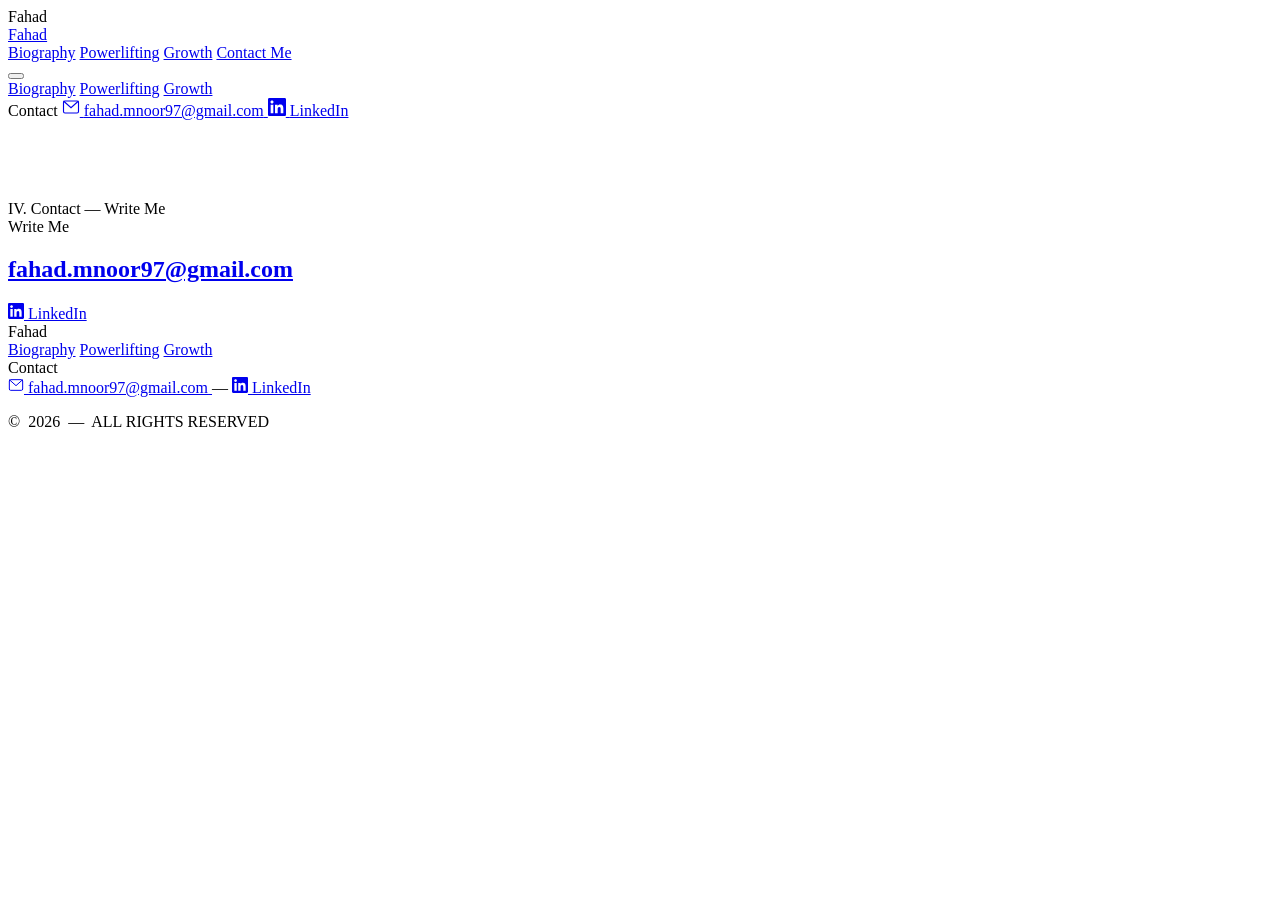
==== contact.html @ d0b612a6 "Strip fahadnoor.ai references across all four pages Replaces every displayed instance of contact@fah" ====
<!DOCTYPE html>
<html lang="en">
<head>
  <meta charset="UTF-8">
  <meta name="viewport" content="width=device-width, initial-scale=1.0">
  <title>Contact | Fahad</title>
  <meta name="description" content="Get in touch with Fahad. Schedule a 1:1 meeting or connect on LinkedIn.">
  <link rel="preconnect" href="https://fonts.googleapis.com">
  <link rel="preconnect" href="https://fonts.gstatic.com" crossorigin>
  <link href="https://fonts.googleapis.com/css2?family=Playfair+Display:ital,wght@0,400;0,600;0,700;1,400&family=Inter:wght@300;400;500;600&family=JetBrains+Mono:wght@400&display=swap" rel="stylesheet">
  <link rel="stylesheet" href="styles.css">
  <link rel="stylesheet" href="contact.css">
  <link rel="icon" type="image/svg+xml" href="data:image/svg+xml,<svg xmlns='http://www.w3.org/2000/svg' viewBox='0 0 100 100'><text y='.9em' font-size='90'>F</text></svg>">
</head>
<body>
  <!-- Loading Screen -->
  <div class="loader">
    <div class="loader-logo">Fahad</div>
    <div class="loader-bar"></div>
  </div>

  <!-- Custom Cursor -->
  <div class="cursor-dot"></div>
  <div class="cursor-ring"></div>

  <!-- Navigation -->
  <nav class="nav scrolled" id="nav">
    <div class="nav-inner">
      <a href="index.html" class="nav-logo">Fahad</a>
      <div class="nav-links">
        <a href="index.html" class="nav-link">Biography</a>
        <a href="powerlifting.html" class="nav-link">Powerlifting</a>
        <a href="growth.html" class="nav-link">Growth</a>
        <a href="contact.html" class="nav-link nav-link--contact">Contact Me</a>
      </div>
      <button class="nav-toggle" id="navToggle" aria-label="Toggle menu">
        <span></span><span></span><span></span>
      </button>
    </div>
  </nav>

  <!-- Mobile Menu -->
  <div class="mobile-menu" id="mobileMenu">
    <div class="mobile-nav-links">
      <a href="index.html" class="mobile-link">Biography</a>
      <a href="powerlifting.html" class="mobile-link">Powerlifting</a>
      <a href="growth.html" class="mobile-link">Growth</a>
    </div>
    <div class="mobile-contact">
      <span class="mobile-contact-label">Contact</span>
      <a href="https://mail.google.com/mail/?view=cm&amp;fs=1&amp;to=fahad.mnoor97@gmail.com&amp;su=Hello%2C%20Fahad" target="_blank" rel="noopener noreferrer" class="mobile-contact-link">
        <svg width="18" height="18" viewBox="0 0 24 24" fill="none" stroke="currentColor" stroke-width="1.5"><rect x="2" y="4" width="20" height="16" rx="2"/><path d="M22 4L12 13 2 4"/></svg>
        <span>fahad.mnoor97@gmail.com</span>
      </a>
      <a href="https://www.linkedin.com/in/fahadnoormohammed/" target="_blank" rel="noopener noreferrer" class="mobile-contact-link">
        <svg width="18" height="18" viewBox="0 0 24 24" fill="currentColor"><path d="M20.447 20.452h-3.554v-5.569c0-1.328-.027-3.037-1.852-3.037-1.853 0-2.136 1.445-2.136 2.939v5.667H9.351V9h3.414v1.561h.046c.477-.9 1.637-1.85 3.37-1.85 3.601 0 4.267 2.37 4.267 5.455v6.286zM5.337 7.433c-1.144 0-2.063-.926-2.063-2.065 0-1.138.92-2.063 2.063-2.063 1.14 0 2.064.925 2.064 2.063 0 1.139-.925 2.065-2.064 2.065zm1.782 13.019H3.555V9h3.564v11.452zM22.225 0H1.771C.792 0 0 .774 0 1.729v20.542C0 23.227.792 24 1.771 24h20.451C23.2 24 24 23.227 24 22.271V1.729C24 .774 23.2 0 22.222 0h.003z"/></svg>
        <span>LinkedIn</span>
      </a>
    </div>
  </div>

  <!-- Chapter Marker: IV. CONTACT -->
  <div class="chapter-marker" style="margin-top: 80px;">
    <div class="chapter-marker-inner">
      <span class="chapter-number">IV.</span>
      <span class="chapter-label">Contact &mdash; Write Me</span>
    </div>
  </div>

  <!-- ================================================================ -->
  <!-- STRIPPED CONTACT — Sean Halpin / Tony D'Orio inspired            -->
  <!-- ================================================================ -->
  <section class="contact-minimal">
    <div class="container">
      <div class="contact-minimal-inner">
        <span class="contact-minimal-eyebrow">Write Me</span>
        <h1 class="contact-minimal-title">
          <a href="https://mail.google.com/mail/?view=cm&amp;fs=1&amp;to=fahad.mnoor97@gmail.com&amp;su=Hello%2C%20Fahad" target="_blank" rel="noopener noreferrer" class="contact-minimal-email">
            fahad.mnoor97@gmail.com
          </a>
        </h1>
        <div class="contact-minimal-rule"></div>
        <a href="https://www.linkedin.com/in/fahadnoormohammed/" target="_blank" rel="noopener noreferrer" class="contact-minimal-link">
          <svg width="16" height="16" viewBox="0 0 24 24" fill="currentColor"><path d="M20.447 20.452h-3.554v-5.569c0-1.328-.027-3.037-1.852-3.037-1.853 0-2.136 1.445-2.136 2.939v5.667H9.351V9h3.414v1.561h.046c.477-.9 1.637-1.85 3.37-1.85 3.601 0 4.267 2.37 4.267 5.455v6.286zM5.337 7.433c-1.144 0-2.063-.926-2.063-2.065 0-1.138.92-2.063 2.063-2.063 1.14 0 2.064.925 2.064 2.063 0 1.139-.925 2.065-2.064 2.065zm1.782 13.019H3.555V9h3.564v11.452zM22.225 0H1.771C.792 0 0 .774 0 1.729v20.542C0 23.227.792 24 1.771 24h20.451C23.2 24 24 23.227 24 22.271V1.729C24 .774 23.2 0 22.222 0h.003z"/></svg>
          <span>LinkedIn</span>
        </a>
      </div>
    </div>
  </section>

  <!-- Legacy Contact Cards (hidden under .legacy-contact class) -->
  <section class="contact-section legacy-contact" style="display:none">
    <div class="container">
      <div class="contact-grid">

        <!-- Schedule a Meeting -->
        <div class="contact-card contact-card--primary">
          <div class="contact-card-glow"></div>
          <div class="contact-card-icon">
            <svg width="48" height="48" viewBox="0 0 24 24" fill="none" stroke="currentColor" stroke-width="1.5">
              <rect x="3" y="4" width="18" height="18" rx="2"/><line x1="16" y1="2" x2="16" y2="6"/><line x1="8" y1="2" x2="8" y2="6"/><line x1="3" y1="10" x2="21" y2="10"/><path d="M8 14h.01M12 14h.01M16 14h.01M8 18h.01M12 18h.01"/>
            </svg>
          </div>
          <h2>Schedule a 1:1</h2>
          <p>Book a time directly on my calendar. I'll respond within 24 hours to confirm.</p>
          <a href="https://calendar.google.com/calendar/appointments/schedules/AcZssZ0?gv=true" target="_blank" rel="noopener" class="contact-btn contact-btn--gold" id="scheduleBtn">
            <svg width="20" height="20" viewBox="0 0 24 24" fill="none" stroke="currentColor" stroke-width="2"><rect x="3" y="4" width="18" height="18" rx="2"/><line x1="16" y1="2" x2="16" y2="6"/><line x1="8" y1="2" x2="8" y2="6"/><line x1="3" y1="10" x2="21" y2="10"/></svg>
            Book a Meeting
          </a>
          <span class="contact-card-note">Powered by Google Calendar</span>
        </div>

        <!-- LinkedIn -->
        <div class="contact-card">
          <div class="contact-card-icon contact-card-icon--linkedin">
            <svg width="48" height="48" viewBox="0 0 24 24" fill="currentColor">
              <path d="M20.447 20.452h-3.554v-5.569c0-1.328-.027-3.037-1.852-3.037-1.853 0-2.136 1.445-2.136 2.939v5.667H9.351V9h3.414v1.561h.046c.477-.9 1.637-1.85 3.37-1.85 3.601 0 4.267 2.37 4.267 5.455v6.286zM5.337 7.433c-1.144 0-2.063-.926-2.063-2.065 0-1.138.92-2.063 2.063-2.063 1.14 0 2.064.925 2.064 2.063 0 1.139-.925 2.065-2.064 2.065zm1.782 13.019H3.555V9h3.564v11.452zM22.225 0H1.771C.792 0 0 .774 0 1.729v20.542C0 23.227.792 24 1.771 24h20.451C23.2 24 24 23.227 24 22.271V1.729C24 .774 23.2 0 22.222 0h.003z"/>
            </svg>
          </div>
          <h2>Connect on LinkedIn</h2>
          <p>Let's grow our professional network. Send me a connection request and let's stay in touch.</p>
          <a href="https://www.linkedin.com/in/fahadnoormohammed" target="_blank" rel="noopener" class="contact-btn contact-btn--linkedin">
            <svg width="20" height="20" viewBox="0 0 24 24" fill="currentColor"><path d="M20.447 20.452h-3.554v-5.569c0-1.328-.027-3.037-1.852-3.037-1.853 0-2.136 1.445-2.136 2.939v5.667H9.351V9h3.414v1.561h.046c.477-.9 1.637-1.85 3.37-1.85 3.601 0 4.267 2.37 4.267 5.455v6.286zM5.337 7.433c-1.144 0-2.063-.926-2.063-2.065 0-1.138.92-2.063 2.063-2.063 1.14 0 2.064.925 2.064 2.063 0 1.139-.925 2.065-2.064 2.065zm1.782 13.019H3.555V9h3.564v11.452zM22.225 0H1.771C.792 0 0 .774 0 1.729v20.542C0 23.227.792 24 1.771 24h20.451C23.2 24 24 23.227 24 22.271V1.729C24 .774 23.2 0 22.222 0h.003z"/></svg>
            Connect on LinkedIn
          </a>
        </div>

        <!-- Email -->
        <div class="contact-card">
          <div class="contact-card-icon contact-card-icon--email">
            <svg width="48" height="48" viewBox="0 0 24 24" fill="none" stroke="currentColor" stroke-width="1.5">
              <rect x="2" y="4" width="20" height="16" rx="2"/><path d="M22 4L12 13 2 4"/>
            </svg>
          </div>
          <h2>Send an Email</h2>
          <p>For inquiries, proposals, or anything that needs a longer conversation.</p>
          <a href="mailto:fahad.mnoor97@gmail.com" class="contact-btn contact-btn--outline">
            <svg width="20" height="20" viewBox="0 0 24 24" fill="none" stroke="currentColor" stroke-width="2"><rect x="2" y="4" width="20" height="16" rx="2"/><path d="M22 4L12 13 2 4"/></svg>
            fahad.mnoor97@gmail.com
          </a>
        </div>

      </div>

      <!-- QR Code Business Card -->
      <div class="qr-section">
        <div class="qr-card">
          <div class="qr-card-left">
            <h3>Digital Business Card</h3>
            <p>Scan this QR code to save my contact info, or share it as your go-to way to reach me.</p>
            <div class="qr-details">
              <div class="qr-detail">
                <svg width="16" height="16" viewBox="0 0 24 24" fill="none" stroke="currentColor" stroke-width="2"><rect x="2" y="4" width="20" height="16" rx="2"/><path d="M22 4L12 13 2 4"/></svg>
                <span>fahad.mnoor97@gmail.com</span>
              </div>
              <div class="qr-detail">
                <svg width="16" height="16" viewBox="0 0 24 24" fill="currentColor"><path d="M20.447 20.452h-3.554v-5.569c0-1.328-.027-3.037-1.852-3.037-1.853 0-2.136 1.445-2.136 2.939v5.667H9.351V9h3.414v1.561h.046c.477-.9 1.637-1.85 3.37-1.85 3.601 0 4.267 2.37 4.267 5.455v6.286zM5.337 7.433c-1.144 0-2.063-.926-2.063-2.065 0-1.138.92-2.063 2.063-2.063 1.14 0 2.064.925 2.064 2.063 0 1.139-.925 2.065-2.064 2.065zm1.782 13.019H3.555V9h3.564v11.452zM22.225 0H1.771C.792 0 0 .774 0 1.729v20.542C0 23.227.792 24 1.771 24h20.451C23.2 24 24 23.227 24 22.271V1.729C24 .774 23.2 0 22.222 0h.003z"/></svg>
                <span>linkedin.com/in/fahadnoormohammed</span>
              </div>
              <div class="qr-detail">
                <svg width="16" height="16" viewBox="0 0 24 24" fill="none" stroke="currentColor" stroke-width="2"><path d="M21 10c0 7-9 13-9 13s-9-6-9-13a9 9 0 0118 0z"/><circle cx="12" cy="10" r="3"/></svg>
                <span>Houston, Texas</span>
              </div>
            </div>
          </div>
          <div class="qr-card-right">
            <canvas id="qrCanvas" width="220" height="220"></canvas>
            <button class="qr-download-btn" id="qrDownload">
              <svg width="16" height="16" viewBox="0 0 24 24" fill="none" stroke="currentColor" stroke-width="2"><path d="M21 15v4a2 2 0 01-2 2H5a2 2 0 01-2-2v-4"/><polyline points="7 10 12 15 17 10"/><line x1="12" y1="15" x2="12" y2="3"/></svg>
              Download QR Code
            </button>
          </div>
        </div>
      </div>
    </div>
  </section>

  <!-- Footer -->
  <footer class="footer">
    <div class="container">
      <div class="footer-top">
        <div class="footer-brand">
          <span class="footer-logo">Fahad</span>
        </div>
        <div class="footer-links">
          <a href="index.html" class="footer-link">Biography</a>
          <a href="powerlifting.html" class="footer-link">Powerlifting</a>
          <a href="growth.html" class="footer-link">Growth</a>
        </div>
      </div>

      <div class="footer-contact">
        <span class="footer-contact-label">Contact</span>
        <div class="footer-contact-links">
          <a href="https://mail.google.com/mail/?view=cm&amp;fs=1&amp;to=fahad.mnoor97@gmail.com&amp;su=Hello%2C%20Fahad" target="_blank" rel="noopener noreferrer" class="footer-contact-link" aria-label="Email">
            <svg width="16" height="16" viewBox="0 0 24 24" fill="none" stroke="currentColor" stroke-width="1.5"><rect x="2" y="4" width="20" height="16" rx="2"/><path d="M22 4L12 13 2 4"/></svg>
            <span>fahad.mnoor97@gmail.com</span>
          </a>
          <span class="footer-contact-divider">&mdash;</span>
          <a href="https://www.linkedin.com/in/fahadnoormohammed/" target="_blank" rel="noopener noreferrer" class="footer-contact-link" aria-label="LinkedIn">
            <svg width="16" height="16" viewBox="0 0 24 24" fill="currentColor"><path d="M20.447 20.452h-3.554v-5.569c0-1.328-.027-3.037-1.852-3.037-1.853 0-2.136 1.445-2.136 2.939v5.667H9.351V9h3.414v1.561h.046c.477-.9 1.637-1.85 3.37-1.85 3.601 0 4.267 2.37 4.267 5.455v6.286zM5.337 7.433c-1.144 0-2.063-.926-2.063-2.065 0-1.138.92-2.063 2.063-2.063 1.14 0 2.064.925 2.064 2.063 0 1.139-.925 2.065-2.064 2.065zm1.782 13.019H3.555V9h3.564v11.452zM22.225 0H1.771C.792 0 0 .774 0 1.729v20.542C0 23.227.792 24 1.771 24h20.451C23.2 24 24 23.227 24 22.271V1.729C24 .774 23.2 0 22.222 0h.003z"/></svg>
            <span>LinkedIn</span>
          </a>
        </div>
      </div>

      <p class="footer-copy">&copy;&nbsp;&nbsp;2026&nbsp;&nbsp;&mdash;&nbsp;&nbsp;ALL&nbsp;RIGHTS&nbsp;RESERVED</p>
    </div>
  </footer>

  <script src="script.js"></script>
  <script src="qr.js"></script>
</body>
</html>
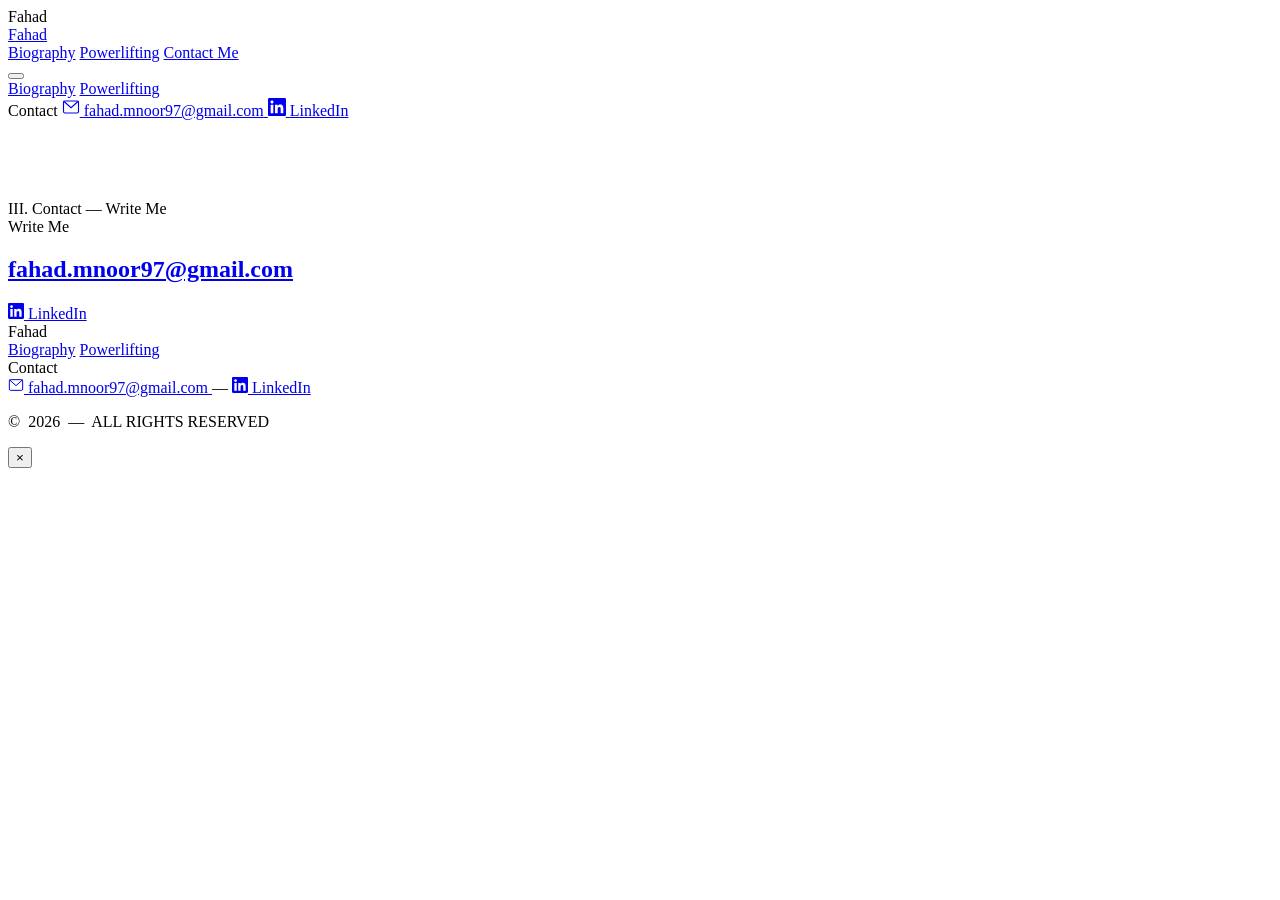
==== commit 6b3a5fb5: "auto: sync Thu 04/23/2026 15:28:02.48 Surface: local Host: DESKTOP-HDO27O8" ====
--- a/contact.html
+++ b/contact.html
@@ -30,7 +30,6 @@
       <div class="nav-links">
         <a href="index.html" class="nav-link">Biography</a>
         <a href="powerlifting.html" class="nav-link">Powerlifting</a>
-        <a href="growth.html" class="nav-link">Growth</a>
         <a href="contact.html" class="nav-link nav-link--contact">Contact Me</a>
       </div>
       <button class="nav-toggle" id="navToggle" aria-label="Toggle menu">
@@ -44,7 +43,6 @@
     <div class="mobile-nav-links">
       <a href="index.html" class="mobile-link">Biography</a>
       <a href="powerlifting.html" class="mobile-link">Powerlifting</a>
-      <a href="growth.html" class="mobile-link">Growth</a>
     </div>
     <div class="mobile-contact">
       <span class="mobile-contact-label">Contact</span>
@@ -59,10 +57,10 @@
     </div>
   </div>
 
-  <!-- Chapter Marker: IV. CONTACT -->
+  <!-- Chapter Marker: III. CONTACT -->
   <div class="chapter-marker" style="margin-top: 80px;">
     <div class="chapter-marker-inner">
-      <span class="chapter-number">IV.</span>
+      <span class="chapter-number">III.</span>
       <span class="chapter-label">Contact &mdash; Write Me</span>
     </div>
   </div>
@@ -185,7 +183,6 @@
         <div class="footer-links">
           <a href="index.html" class="footer-link">Biography</a>
           <a href="powerlifting.html" class="footer-link">Powerlifting</a>
-          <a href="growth.html" class="footer-link">Growth</a>
         </div>
       </div>
 
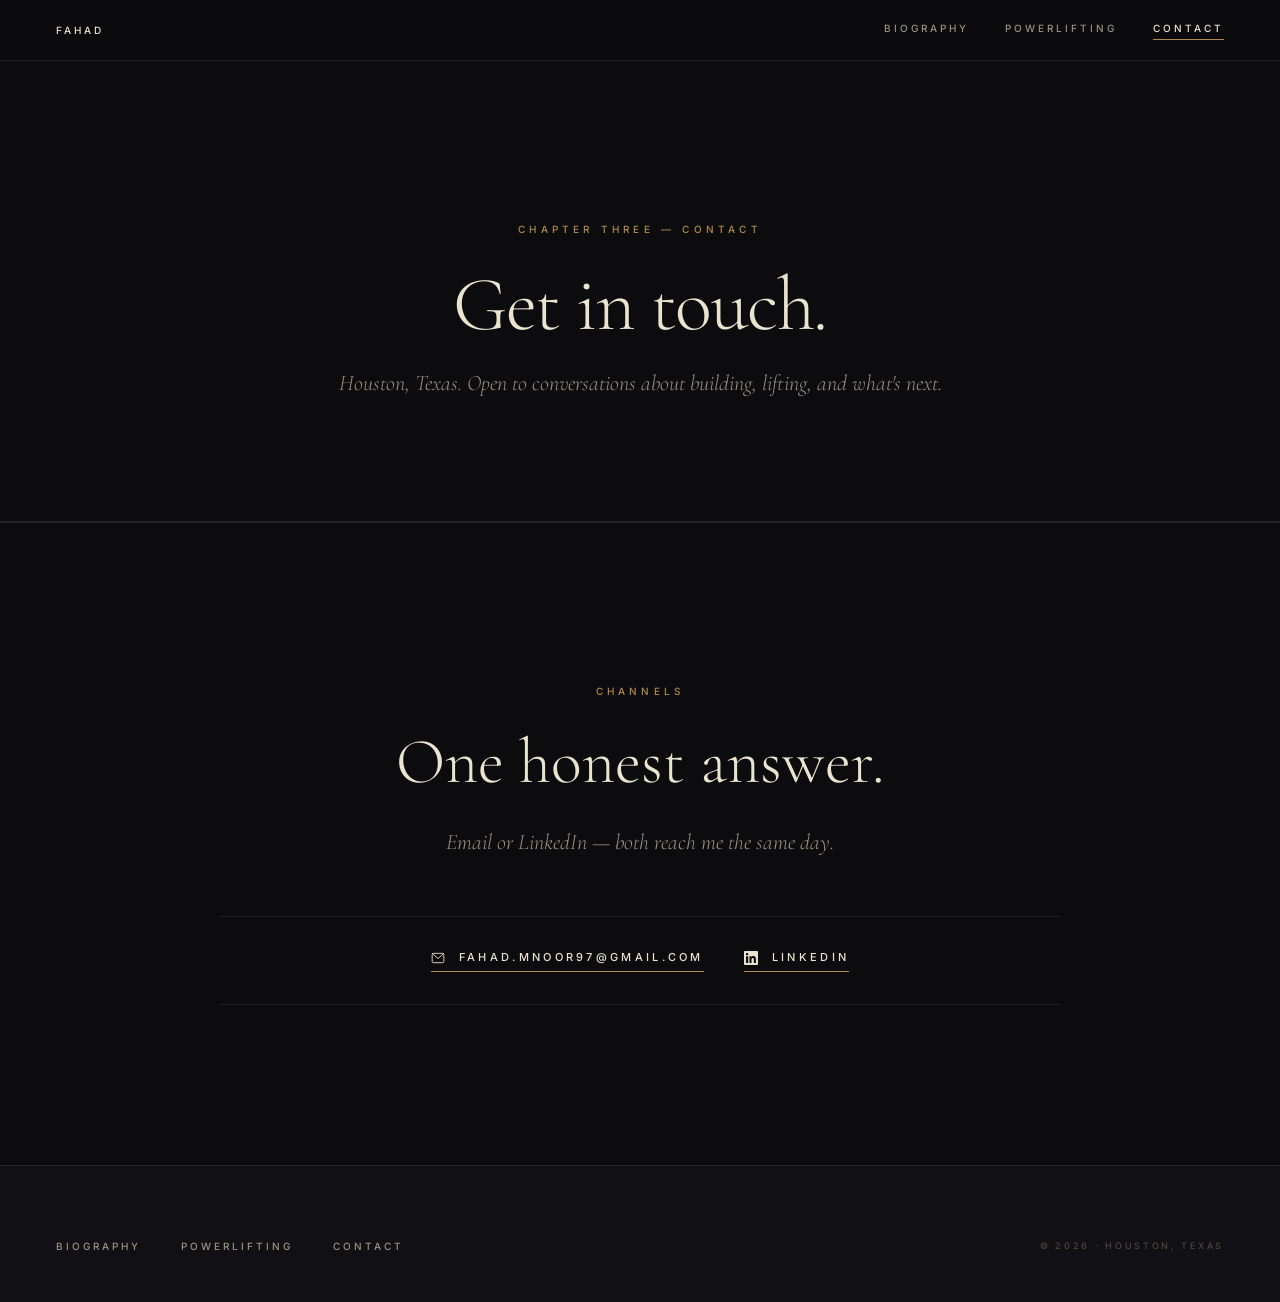
==== commit c483d33f: "auto: sync Thu 04/23/2026 22:28:04.87 Surface: local Host: DESKTOP-HDO27O8" ====
--- a/contact.html
+++ b/contact.html
@@ -3,209 +3,65 @@
 <head>
   <meta charset="UTF-8">
   <meta name="viewport" content="width=device-width, initial-scale=1.0">
-  <title>Contact | Fahad</title>
-  <meta name="description" content="Get in touch with Fahad. Schedule a 1:1 meeting or connect on LinkedIn.">
+  <title>Fahad — Contact</title>
+  <meta name="description" content="Get in touch with Fahad.">
   <link rel="preconnect" href="https://fonts.googleapis.com">
   <link rel="preconnect" href="https://fonts.gstatic.com" crossorigin>
-  <link href="https://fonts.googleapis.com/css2?family=Playfair+Display:ital,wght@0,400;0,600;0,700;1,400&family=Inter:wght@300;400;500;600&family=JetBrains+Mono:wght@400&display=swap" rel="stylesheet">
+  <link href="https://fonts.googleapis.com/css2?family=Cormorant+Garamond:ital,wght@0,300;0,400;0,500;1,300;1,400&family=Inter:wght@300;400;500;600&family=JetBrains+Mono:wght@400&display=swap" rel="stylesheet">
   <link rel="stylesheet" href="styles.css">
-  <link rel="stylesheet" href="contact.css">
-  <link rel="icon" type="image/svg+xml" href="data:image/svg+xml,<svg xmlns='http://www.w3.org/2000/svg' viewBox='0 0 100 100'><text y='.9em' font-size='90'>F</text></svg>">
+  <link rel="icon" type="image/svg+xml" href="data:image/svg+xml,<svg xmlns='http://www.w3.org/2000/svg' viewBox='0 0 100 100'><rect width='100' height='100' fill='%230C0C0E'/><text y='.9em' font-size='90' fill='%23EAE3D0' font-family='Georgia'>F</text></svg>">
 </head>
 <body>
-  <!-- Loading Screen -->
-  <div class="loader">
-    <div class="loader-logo">Fahad</div>
-    <div class="loader-bar"></div>
-  </div>
 
-  <!-- Custom Cursor -->
-  <div class="cursor-dot"></div>
-  <div class="cursor-ring"></div>
-
-  <!-- Navigation -->
-  <nav class="nav scrolled" id="nav">
-    <div class="nav-inner">
-      <a href="index.html" class="nav-logo">Fahad</a>
-      <div class="nav-links">
-        <a href="index.html" class="nav-link">Biography</a>
-        <a href="powerlifting.html" class="nav-link">Powerlifting</a>
-        <a href="contact.html" class="nav-link nav-link--contact">Contact Me</a>
-      </div>
-      <button class="nav-toggle" id="navToggle" aria-label="Toggle menu">
-        <span></span><span></span><span></span>
-      </button>
+  <nav class="nav" id="nav">
+    <a href="index.html" class="nav-logo">Fahad</a>
+    <div class="nav-links">
+      <a href="index.html" class="nav-link">Biography</a>
+      <a href="powerlifting.html" class="nav-link">Powerlifting</a>
+      <a href="contact.html" class="nav-link active">Contact</a>
     </div>
+    <button class="nav-toggle" id="navToggle" aria-label="Toggle menu">
+      <span></span><span></span><span></span>
+    </button>
   </nav>
 
-  <!-- Mobile Menu -->
-  <div class="mobile-menu" id="mobileMenu">
-    <div class="mobile-nav-links">
-      <a href="index.html" class="mobile-link">Biography</a>
-      <a href="powerlifting.html" class="mobile-link">Powerlifting</a>
+  <section class="page-hero">
+    <div class="page-hero-inner">
+      <div class="kicker">Chapter Three — Contact</div>
+      <h1>Get in touch.</h1>
+      <p class="page-hero-sub">Houston, Texas. Open to conversations about building, lifting, and what's next.</p>
     </div>
-    <div class="mobile-contact">
-      <span class="mobile-contact-label">Contact</span>
-      <a href="https://mail.google.com/mail/?view=cm&amp;fs=1&amp;to=fahad.mnoor97@gmail.com&amp;su=Hello%2C%20Fahad" target="_blank" rel="noopener noreferrer" class="mobile-contact-link">
-        <svg width="18" height="18" viewBox="0 0 24 24" fill="none" stroke="currentColor" stroke-width="1.5"><rect x="2" y="4" width="20" height="16" rx="2"/><path d="M22 4L12 13 2 4"/></svg>
-        <span>fahad.mnoor97@gmail.com</span>
-      </a>
-      <a href="https://www.linkedin.com/in/fahadnoormohammed/" target="_blank" rel="noopener noreferrer" class="mobile-contact-link">
-        <svg width="18" height="18" viewBox="0 0 24 24" fill="currentColor"><path d="M20.447 20.452h-3.554v-5.569c0-1.328-.027-3.037-1.852-3.037-1.853 0-2.136 1.445-2.136 2.939v5.667H9.351V9h3.414v1.561h.046c.477-.9 1.637-1.85 3.37-1.85 3.601 0 4.267 2.37 4.267 5.455v6.286zM5.337 7.433c-1.144 0-2.063-.926-2.063-2.065 0-1.138.92-2.063 2.063-2.063 1.14 0 2.064.925 2.064 2.063 0 1.139-.925 2.065-2.064 2.065zm1.782 13.019H3.555V9h3.564v11.452zM22.225 0H1.771C.792 0 0 .774 0 1.729v20.542C0 23.227.792 24 1.771 24h20.451C23.2 24 24 23.227 24 22.271V1.729C24 .774 23.2 0 22.222 0h.003z"/></svg>
-        <span>LinkedIn</span>
-      </a>
-    </div>
-  </div>
+  </section>
 
-  <!-- Chapter Marker: III. CONTACT -->
-  <div class="chapter-marker" style="margin-top: 80px;">
-    <div class="chapter-marker-inner">
-      <span class="chapter-number">III.</span>
-      <span class="chapter-label">Contact &mdash; Write Me</span>
-    </div>
-  </div>
-
-  <!-- ================================================================ -->
-  <!-- STRIPPED CONTACT — Sean Halpin / Tony D'Orio inspired            -->
-  <!-- ================================================================ -->
-  <section class="contact-minimal">
-    <div class="container">
-      <div class="contact-minimal-inner">
-        <span class="contact-minimal-eyebrow">Write Me</span>
-        <h1 class="contact-minimal-title">
-          <a href="https://mail.google.com/mail/?view=cm&amp;fs=1&amp;to=fahad.mnoor97@gmail.com&amp;su=Hello%2C%20Fahad" target="_blank" rel="noopener noreferrer" class="contact-minimal-email">
-            fahad.mnoor97@gmail.com
-          </a>
-        </h1>
-        <div class="contact-minimal-rule"></div>
-        <a href="https://www.linkedin.com/in/fahadnoormohammed/" target="_blank" rel="noopener noreferrer" class="contact-minimal-link">
-          <svg width="16" height="16" viewBox="0 0 24 24" fill="currentColor"><path d="M20.447 20.452h-3.554v-5.569c0-1.328-.027-3.037-1.852-3.037-1.853 0-2.136 1.445-2.136 2.939v5.667H9.351V9h3.414v1.561h.046c.477-.9 1.637-1.85 3.37-1.85 3.601 0 4.267 2.37 4.267 5.455v6.286zM5.337 7.433c-1.144 0-2.063-.926-2.063-2.065 0-1.138.92-2.063 2.063-2.063 1.14 0 2.064.925 2.064 2.063 0 1.139-.925 2.065-2.064 2.065zm1.782 13.019H3.555V9h3.564v11.452zM22.225 0H1.771C.792 0 0 .774 0 1.729v20.542C0 23.227.792 24 1.771 24h20.451C23.2 24 24 23.227 24 22.271V1.729C24 .774 23.2 0 22.222 0h.003z"/></svg>
-          <span>LinkedIn</span>
+  <section class="contact-section">
+    <div class="contact-inner">
+      <div class="kicker">Channels</div>
+      <h2>One honest answer.</h2>
+      <p class="contact-lede">Email or LinkedIn — both reach me the same day.</p>
+      <div class="contact-links">
+        <a href="mailto:fahad.mnoor97@gmail.com" class="contact-link">
+          <svg width="14" height="14" viewBox="0 0 24 24" fill="none" stroke="currentColor" stroke-width="1.5"><rect x="2" y="4" width="20" height="16" rx="2"/><path d="M22 4L12 13 2 4"/></svg>
+          fahad.mnoor97@gmail.com
+        </a>
+        <a href="https://www.linkedin.com/in/fahadnoormohammed/" target="_blank" rel="noopener noreferrer" class="contact-link">
+          <svg width="14" height="14" viewBox="0 0 24 24" fill="currentColor"><path d="M20.447 20.452h-3.554v-5.569c0-1.328-.027-3.037-1.852-3.037-1.853 0-2.136 1.445-2.136 2.939v5.667H9.351V9h3.414v1.561h.046c.477-.9 1.637-1.85 3.37-1.85 3.601 0 4.267 2.37 4.267 5.455v6.286zM5.337 7.433c-1.144 0-2.063-.926-2.063-2.065 0-1.138.92-2.063 2.063-2.063 1.14 0 2.064.925 2.064 2.063 0 1.139-.925 2.065-2.064 2.065zm1.782 13.019H3.555V9h3.564v11.452zM22.225 0H1.771C.792 0 0 .774 0 1.729v20.542C0 23.227.792 24 1.771 24h20.451C23.2 24 24 23.227 24 22.271V1.729C24 .774 23.2 0 22.222 0h.003z"/></svg>
+          LinkedIn
         </a>
       </div>
     </div>
   </section>
 
-  <!-- Legacy Contact Cards (hidden under .legacy-contact class) -->
-  <section class="contact-section legacy-contact" style="display:none">
-    <div class="container">
-      <div class="contact-grid">
-
-        <!-- Schedule a Meeting -->
-        <div class="contact-card contact-card--primary">
-          <div class="contact-card-glow"></div>
-          <div class="contact-card-icon">
-            <svg width="48" height="48" viewBox="0 0 24 24" fill="none" stroke="currentColor" stroke-width="1.5">
-              <rect x="3" y="4" width="18" height="18" rx="2"/><line x1="16" y1="2" x2="16" y2="6"/><line x1="8" y1="2" x2="8" y2="6"/><line x1="3" y1="10" x2="21" y2="10"/><path d="M8 14h.01M12 14h.01M16 14h.01M8 18h.01M12 18h.01"/>
-            </svg>
-          </div>
-          <h2>Schedule a 1:1</h2>
-          <p>Book a time directly on my calendar. I'll respond within 24 hours to confirm.</p>
-          <a href="https://calendar.google.com/calendar/appointments/schedules/AcZssZ0?gv=true" target="_blank" rel="noopener" class="contact-btn contact-btn--gold" id="scheduleBtn">
-            <svg width="20" height="20" viewBox="0 0 24 24" fill="none" stroke="currentColor" stroke-width="2"><rect x="3" y="4" width="18" height="18" rx="2"/><line x1="16" y1="2" x2="16" y2="6"/><line x1="8" y1="2" x2="8" y2="6"/><line x1="3" y1="10" x2="21" y2="10"/></svg>
-            Book a Meeting
-          </a>
-          <span class="contact-card-note">Powered by Google Calendar</span>
-        </div>
-
-        <!-- LinkedIn -->
-        <div class="contact-card">
-          <div class="contact-card-icon contact-card-icon--linkedin">
-            <svg width="48" height="48" viewBox="0 0 24 24" fill="currentColor">
-              <path d="M20.447 20.452h-3.554v-5.569c0-1.328-.027-3.037-1.852-3.037-1.853 0-2.136 1.445-2.136 2.939v5.667H9.351V9h3.414v1.561h.046c.477-.9 1.637-1.85 3.37-1.85 3.601 0 4.267 2.37 4.267 5.455v6.286zM5.337 7.433c-1.144 0-2.063-.926-2.063-2.065 0-1.138.92-2.063 2.063-2.063 1.14 0 2.064.925 2.064 2.063 0 1.139-.925 2.065-2.064 2.065zm1.782 13.019H3.555V9h3.564v11.452zM22.225 0H1.771C.792 0 0 .774 0 1.729v20.542C0 23.227.792 24 1.771 24h20.451C23.2 24 24 23.227 24 22.271V1.729C24 .774 23.2 0 22.222 0h.003z"/>
-            </svg>
-          </div>
-          <h2>Connect on LinkedIn</h2>
-          <p>Let's grow our professional network. Send me a connection request and let's stay in touch.</p>
-          <a href="https://www.linkedin.com/in/fahadnoormohammed" target="_blank" rel="noopener" class="contact-btn contact-btn--linkedin">
-            <svg width="20" height="20" viewBox="0 0 24 24" fill="currentColor"><path d="M20.447 20.452h-3.554v-5.569c0-1.328-.027-3.037-1.852-3.037-1.853 0-2.136 1.445-2.136 2.939v5.667H9.351V9h3.414v1.561h.046c.477-.9 1.637-1.85 3.37-1.85 3.601 0 4.267 2.37 4.267 5.455v6.286zM5.337 7.433c-1.144 0-2.063-.926-2.063-2.065 0-1.138.92-2.063 2.063-2.063 1.14 0 2.064.925 2.064 2.063 0 1.139-.925 2.065-2.064 2.065zm1.782 13.019H3.555V9h3.564v11.452zM22.225 0H1.771C.792 0 0 .774 0 1.729v20.542C0 23.227.792 24 1.771 24h20.451C23.2 24 24 23.227 24 22.271V1.729C24 .774 23.2 0 22.222 0h.003z"/></svg>
-            Connect on LinkedIn
-          </a>
-        </div>
-
-        <!-- Email -->
-        <div class="contact-card">
-          <div class="contact-card-icon contact-card-icon--email">
-            <svg width="48" height="48" viewBox="0 0 24 24" fill="none" stroke="currentColor" stroke-width="1.5">
-              <rect x="2" y="4" width="20" height="16" rx="2"/><path d="M22 4L12 13 2 4"/>
-            </svg>
-          </div>
-          <h2>Send an Email</h2>
-          <p>For inquiries, proposals, or anything that needs a longer conversation.</p>
-          <a href="mailto:fahad.mnoor97@gmail.com" class="contact-btn contact-btn--outline">
-            <svg width="20" height="20" viewBox="0 0 24 24" fill="none" stroke="currentColor" stroke-width="2"><rect x="2" y="4" width="20" height="16" rx="2"/><path d="M22 4L12 13 2 4"/></svg>
-            fahad.mnoor97@gmail.com
-          </a>
-        </div>
-
+  <footer class="footer">
+    <div class="footer-inner">
+      <div class="footer-links">
+        <a href="index.html" class="footer-link">Biography</a>
+        <a href="powerlifting.html" class="footer-link">Powerlifting</a>
+        <a href="contact.html" class="footer-link">Contact</a>
       </div>
-
-      <!-- QR Code Business Card -->
-      <div class="qr-section">
-        <div class="qr-card">
-          <div class="qr-card-left">
-            <h3>Digital Business Card</h3>
-            <p>Scan this QR code to save my contact info, or share it as your go-to way to reach me.</p>
-            <div class="qr-details">
-              <div class="qr-detail">
-                <svg width="16" height="16" viewBox="0 0 24 24" fill="none" stroke="currentColor" stroke-width="2"><rect x="2" y="4" width="20" height="16" rx="2"/><path d="M22 4L12 13 2 4"/></svg>
-                <span>fahad.mnoor97@gmail.com</span>
-              </div>
-              <div class="qr-detail">
-                <svg width="16" height="16" viewBox="0 0 24 24" fill="currentColor"><path d="M20.447 20.452h-3.554v-5.569c0-1.328-.027-3.037-1.852-3.037-1.853 0-2.136 1.445-2.136 2.939v5.667H9.351V9h3.414v1.561h.046c.477-.9 1.637-1.85 3.37-1.85 3.601 0 4.267 2.37 4.267 5.455v6.286zM5.337 7.433c-1.144 0-2.063-.926-2.063-2.065 0-1.138.92-2.063 2.063-2.063 1.14 0 2.064.925 2.064 2.063 0 1.139-.925 2.065-2.064 2.065zm1.782 13.019H3.555V9h3.564v11.452zM22.225 0H1.771C.792 0 0 .774 0 1.729v20.542C0 23.227.792 24 1.771 24h20.451C23.2 24 24 23.227 24 22.271V1.729C24 .774 23.2 0 22.222 0h.003z"/></svg>
-                <span>linkedin.com/in/fahadnoormohammed</span>
-              </div>
-              <div class="qr-detail">
-                <svg width="16" height="16" viewBox="0 0 24 24" fill="none" stroke="currentColor" stroke-width="2"><path d="M21 10c0 7-9 13-9 13s-9-6-9-13a9 9 0 0118 0z"/><circle cx="12" cy="10" r="3"/></svg>
-                <span>Houston, Texas</span>
-              </div>
-            </div>
-          </div>
-          <div class="qr-card-right">
-            <canvas id="qrCanvas" width="220" height="220"></canvas>
-            <button class="qr-download-btn" id="qrDownload">
-              <svg width="16" height="16" viewBox="0 0 24 24" fill="none" stroke="currentColor" stroke-width="2"><path d="M21 15v4a2 2 0 01-2 2H5a2 2 0 01-2-2v-4"/><polyline points="7 10 12 15 17 10"/><line x1="12" y1="15" x2="12" y2="3"/></svg>
-              Download QR Code
-            </button>
-          </div>
-        </div>
-      </div>
-    </div>
-  </section>
-
-  <!-- Footer -->
-  <footer class="footer">
-    <div class="container">
-      <div class="footer-top">
-        <div class="footer-brand">
-          <span class="footer-logo">Fahad</span>
-        </div>
-        <div class="footer-links">
-          <a href="index.html" class="footer-link">Biography</a>
-          <a href="powerlifting.html" class="footer-link">Powerlifting</a>
-        </div>
-      </div>
-
-      <div class="footer-contact">
-        <span class="footer-contact-label">Contact</span>
-        <div class="footer-contact-links">
-          <a href="https://mail.google.com/mail/?view=cm&amp;fs=1&amp;to=fahad.mnoor97@gmail.com&amp;su=Hello%2C%20Fahad" target="_blank" rel="noopener noreferrer" class="footer-contact-link" aria-label="Email">
-            <svg width="16" height="16" viewBox="0 0 24 24" fill="none" stroke="currentColor" stroke-width="1.5"><rect x="2" y="4" width="20" height="16" rx="2"/><path d="M22 4L12 13 2 4"/></svg>
-            <span>fahad.mnoor97@gmail.com</span>
-          </a>
-          <span class="footer-contact-divider">&mdash;</span>
-          <a href="https://www.linkedin.com/in/fahadnoormohammed/" target="_blank" rel="noopener noreferrer" class="footer-contact-link" aria-label="LinkedIn">
-            <svg width="16" height="16" viewBox="0 0 24 24" fill="currentColor"><path d="M20.447 20.452h-3.554v-5.569c0-1.328-.027-3.037-1.852-3.037-1.853 0-2.136 1.445-2.136 2.939v5.667H9.351V9h3.414v1.561h.046c.477-.9 1.637-1.85 3.37-1.85 3.601 0 4.267 2.37 4.267 5.455v6.286zM5.337 7.433c-1.144 0-2.063-.926-2.063-2.065 0-1.138.92-2.063 2.063-2.063 1.14 0 2.064.925 2.064 2.063 0 1.139-.925 2.065-2.064 2.065zm1.782 13.019H3.555V9h3.564v11.452zM22.225 0H1.771C.792 0 0 .774 0 1.729v20.542C0 23.227.792 24 1.771 24h20.451C23.2 24 24 23.227 24 22.271V1.729C24 .774 23.2 0 22.222 0h.003z"/></svg>
-            <span>LinkedIn</span>
-          </a>
-        </div>
-      </div>
-
-      <p class="footer-copy">&copy;&nbsp;&nbsp;2026&nbsp;&nbsp;&mdash;&nbsp;&nbsp;ALL&nbsp;RIGHTS&nbsp;RESERVED</p>
+      <span class="footer-copy">© 2026 · Houston, Texas</span>
     </div>
   </footer>
 
   <script src="script.js"></script>
-  <script src="qr.js"></script>
 </body>
 </html>
--- a/styles.css
+++ b/styles.css
@@ -0,0 +1,362 @@
+/* ==========================================================================
+   FAHAD — The Index
+   Ferrari / Rolls-Royce / Ritz-Carlton / Hublot palette
+   Deep near-black · champagne gold · Ritz-Carlton cream
+   ========================================================================== */
+
+:root {
+  --bg:          #0C0C0E;
+  --bg-2:        #111115;
+  --bg-3:        #17171C;
+  --cream:       #EAE3D0;
+  --cream-dim:   #9A9182;
+  --muted:       #4A453C;
+  --warm:        #B08A4A;
+  --warm-bright: #D4B073;
+  --rule:        rgba(234,227,208,0.10);
+  --rule-strong: rgba(234,227,208,0.18);
+  --img-bg:      #1A1A20;
+
+  --serif: 'Cormorant Garamond', Georgia, serif;
+  --caps:  'Inter', sans-serif;
+  --mono:  'JetBrains Mono', monospace;
+}
+
+*,*::before,*::after { box-sizing: border-box; }
+html,body { margin: 0; padding: 0; }
+body {
+  background: var(--bg);
+  color: var(--cream);
+  font-family: var(--serif);
+  font-weight: 400;
+  line-height: 1.6;
+  -webkit-font-smoothing: antialiased;
+  text-rendering: optimizeLegibility;
+}
+img { max-width: 100%; display: block; }
+a  { color: inherit; text-decoration: none; }
+
+.kicker {
+  font-family: var(--caps);
+  font-size: 10px;
+  font-weight: 500;
+  letter-spacing: 0.42em;
+  text-transform: uppercase;
+  color: var(--warm);
+}
+.kicker--dim { color: var(--cream-dim); }
+
+/* NAV */
+.nav {
+  position: sticky; top: 0; z-index: 10;
+  background: rgba(12,12,14,0.94);
+  backdrop-filter: blur(16px);
+  -webkit-backdrop-filter: blur(16px);
+  border-bottom: 1px solid var(--rule);
+  padding: 20px 56px;
+  display: flex; justify-content: space-between; align-items: center;
+}
+.nav-logo {
+  font-family: var(--caps); font-size: 10px; font-weight: 500;
+  letter-spacing: 0.3em; text-transform: uppercase; color: var(--cream);
+}
+.nav-links {
+  display: flex; gap: 36px;
+  font-family: var(--caps); font-size: 10px; font-weight: 500;
+  letter-spacing: 0.3em; text-transform: uppercase;
+}
+.nav-link { color: var(--cream-dim); padding-bottom: 3px; transition: color 0.2s; }
+.nav-link.active { color: var(--cream); border-bottom: 1px solid var(--warm); }
+.nav-link:hover { color: var(--cream); }
+.nav-toggle { display: none; background: none; border: 0; cursor: pointer; }
+.nav-toggle span { display: block; width: 22px; height: 1px; background: var(--cream); margin: 5px 0; }
+
+/* VIDEO HERO */
+.video-hero {
+  position: relative; height: 860px; overflow: hidden; background: #050505;
+}
+.video-hero video {
+  position: absolute; inset: 0; width: 100%; height: 100%;
+  object-fit: cover; filter: grayscale(1) contrast(1.15); opacity: 0.85;
+}
+.video-hero-placeholder {
+  position: absolute; inset: 0;
+  background:
+    radial-gradient(ellipse 55% 70% at 50% 45%, rgba(200,195,185,0.22) 0%, transparent 65%),
+    radial-gradient(ellipse 30% 35% at 50% 28%, rgba(220,210,195,0.25) 0%, transparent 60%),
+    #050505;
+  display: flex; align-items: center; justify-content: center;
+}
+.video-hero-silhouette {
+  width: 340px; height: 520px;
+  background: radial-gradient(ellipse 60% 55% at 50% 35%, rgba(210,200,185,0.28) 0%, transparent 70%);
+  position: relative;
+}
+.video-hero-silhouette-label {
+  position: absolute; bottom: 0; left: 50%; transform: translateX(-50%);
+  font-family: var(--mono); font-size: 9px; letter-spacing: 0.3em;
+  text-transform: uppercase; color: rgba(200,190,170,0.4); white-space: nowrap;
+}
+.video-hero-grain {
+  position: absolute; inset: 0; pointer-events: none;
+  background-image: url("data:image/svg+xml,%3Csvg viewBox='0 0 200 200' xmlns='http://www.w3.org/2000/svg'%3E%3Cfilter id='n'%3E%3CfeTurbulence type='fractalNoise' baseFrequency='0.75' numOctaves='4'/%3E%3CfeColorMatrix values='0 0 0 0 0  0 0 0 0 0  0 0 0 0 0  0 0 0 0.06 0'/%3E%3C/filter%3E%3Crect width='100%25' height='100%25' filter='url(%23n)'/%3E%3C/svg%3E");
+  background-size: 180px; mix-blend-mode: multiply; opacity: 0.8;
+}
+.video-hero-fade {
+  position: absolute; inset: 0; pointer-events: none;
+  background: linear-gradient(180deg, rgba(5,5,5,0.55) 0%, transparent 30%, transparent 55%, rgba(5,5,5,0.75) 100%);
+}
+.video-hero-overlay {
+  position: absolute; bottom: 80px; left: 56px; right: 56px; z-index: 2;
+  display: flex; justify-content: space-between; align-items: flex-end;
+}
+.video-hero-location {
+  font-family: var(--caps); font-size: 10px; font-weight: 500;
+  letter-spacing: 0.42em; text-transform: uppercase;
+  color: rgba(220,210,190,0.6);
+}
+.mute-toggle {
+  background: rgba(234,227,208,0.10);
+  border: 1px solid rgba(234,227,208,0.25);
+  color: var(--cream);
+  padding: 10px 20px; cursor: pointer;
+  font-family: var(--caps); font-size: 9px; font-weight: 500;
+  letter-spacing: 0.35em; text-transform: uppercase;
+  display: inline-flex; align-items: center; gap: 10px;
+  backdrop-filter: blur(8px); -webkit-backdrop-filter: blur(8px);
+}
+.video-hero-cue {
+  position: absolute; bottom: 28px; left: 50%; transform: translateX(-50%);
+  width: 1px; height: 32px;
+  background: linear-gradient(180deg, rgba(201,168,106,0.7), transparent);
+}
+
+/* PAGE HERO */
+.page-hero {
+  padding: 160px 56px 120px;
+  background: var(--bg);
+  border-bottom: 1px solid var(--rule);
+}
+.page-hero-inner { max-width: 1360px; margin: 0 auto; text-align: center; }
+.page-hero .kicker { margin-bottom: 28px; }
+.page-hero h1 {
+  font-family: var(--serif);
+  font-size: clamp(44px, 6vw, 84px);
+  font-weight: 300; line-height: 1.05; letter-spacing: -0.02em;
+  color: var(--cream); margin: 0 0 20px;
+}
+.page-hero-sub {
+  font-family: var(--serif); font-size: 22px; font-style: italic;
+  font-weight: 300; color: var(--cream-dim);
+  max-width: 640px; margin: 0 auto;
+}
+
+/* MARQUEE */
+.marquee {
+  border-top: 1px solid var(--rule);
+  border-bottom: 1px solid var(--rule);
+  background: var(--bg-2);
+  overflow: hidden; padding: 22px 0;
+}
+.marquee-track {
+  display: flex; gap: 48px; white-space: nowrap;
+  animation: scroll-marquee 42s linear infinite;
+  font-family: var(--caps); font-size: 10px; font-weight: 500;
+  letter-spacing: 0.42em; text-transform: uppercase;
+  color: var(--cream-dim);
+}
+.marquee-item { display: inline-flex; align-items: center; gap: 48px; flex-shrink: 0; }
+.marquee-item::after { content: '◆'; color: var(--warm); }
+@keyframes scroll-marquee {
+  from { transform: translateX(0); }
+  to   { transform: translateX(-50%); }
+}
+
+/* FEATURED QUOTE */
+.featured-quote {
+  padding: 100px 56px;
+  background: var(--bg-2);
+  border-bottom: 1px solid var(--rule);
+}
+.featured-quote-inner { max-width: 840px; margin: 0 auto; text-align: center; }
+.featured-quote p {
+  font-family: var(--serif); font-size: 32px; font-weight: 300; font-style: italic;
+  line-height: 1.55; letter-spacing: -0.01em; color: var(--cream); margin: 0 0 24px;
+}
+.featured-quote .kicker { color: var(--warm); }
+
+/* CHAPTER MODULE */
+.chapter {
+  padding: 140px 56px;
+  border-top: 1px solid var(--rule);
+  background: var(--bg);
+}
+.chapter--alt { background: var(--bg-2); }
+.chapter-inner {
+  max-width: 1360px; margin: 0 auto;
+  display: grid; grid-template-columns: 1fr 1fr; gap: 80px; align-items: center;
+}
+.chapter--flip .chapter-inner { direction: rtl; }
+.chapter--flip .chapter-inner > * { direction: ltr; }
+.chapter-image {
+  background: var(--img-bg); border: 1px solid var(--rule);
+  height: 580px; overflow: hidden; position: relative;
+  display: flex; align-items: center; justify-content: center;
+  background-image: repeating-linear-gradient(135deg, transparent 0 14px, rgba(234,227,208,0.04) 14px 15px);
+}
+.chapter-image img {
+  position: absolute; inset: 0;
+  width: 100%; height: 100%; object-fit: cover;
+  filter: grayscale(0.25) contrast(1.05);
+}
+.chapter-image-label {
+  position: absolute; bottom: 16px; left: 16px;
+  border: 1px solid var(--cream); padding: 10px 16px;
+  font-family: var(--mono); font-size: 10px; letter-spacing: 0.2em;
+  text-transform: uppercase; color: var(--cream);
+  background: rgba(12,12,14,0.7); backdrop-filter: blur(4px);
+  -webkit-backdrop-filter: blur(4px); z-index: 1;
+}
+.chapter-body .kicker { margin-bottom: 28px; }
+.chapter-title {
+  font-family: var(--serif); font-size: clamp(32px, 3.6vw, 52px);
+  font-weight: 300; line-height: 1.1; letter-spacing: -0.01em;
+  color: var(--cream); margin: 0 0 36px;
+}
+.chapter-body p {
+  font-family: var(--serif); font-size: 20px; line-height: 1.75;
+  color: var(--cream-dim); font-weight: 400; margin: 0 0 24px;
+}
+.chapter-pullquote {
+  padding: 24px 0;
+  border-top: 1px solid var(--rule); border-bottom: 1px solid var(--rule);
+  margin: 36px 0;
+}
+.chapter-pullquote p {
+  font-family: var(--serif); font-size: 22px; font-style: italic;
+  line-height: 1.5; color: var(--cream); margin: 0 0 14px; font-weight: 300;
+}
+.chapter-cta {
+  display: inline-flex; align-items: center; gap: 14px;
+  font-family: var(--caps); font-size: 10px; font-weight: 500;
+  letter-spacing: 0.35em; text-transform: uppercase; color: var(--cream);
+  cursor: pointer; border-bottom: 1px solid var(--warm);
+  padding-bottom: 6px; transition: color 0.2s;
+}
+.chapter-cta:hover { color: var(--warm-bright); }
+.chapter-cta span { font-size: 13px; }
+
+/* LIFTS */
+.lifts {
+  padding: 120px 56px;
+  background: var(--bg-2);
+  border-top: 1px solid var(--rule);
+  border-bottom: 1px solid var(--rule);
+}
+.lifts-inner { max-width: 1360px; margin: 0 auto; }
+.lifts-header { text-align: center; margin-bottom: 80px; }
+.lifts-header .kicker { margin-bottom: 20px; }
+.lifts-header h2 {
+  font-family: var(--serif); font-size: clamp(32px, 4vw, 56px);
+  font-weight: 300; color: var(--cream); margin: 0;
+}
+.lifts-grid {
+  display: grid; grid-template-columns: repeat(3, 1fr); gap: 1px;
+  background: var(--rule-strong); border: 1px solid var(--rule-strong);
+}
+.lift { background: var(--bg); padding: 64px 40px; text-align: center; }
+.lift-name {
+  font-family: var(--caps); font-size: 10px; font-weight: 500;
+  letter-spacing: 0.42em; text-transform: uppercase;
+  color: var(--warm); margin-bottom: 32px;
+}
+.lift-pr {
+  font-family: var(--serif); font-size: 96px; font-weight: 300;
+  line-height: 1; color: var(--cream); letter-spacing: -0.02em;
+}
+.lift-unit {
+  font-family: var(--caps); font-size: 10px; font-weight: 500;
+  letter-spacing: 0.35em; text-transform: uppercase;
+  color: var(--cream-dim); margin-top: 16px;
+}
+
+/* CONTACT */
+.contact-section {
+  padding: 160px 56px;
+  background: var(--bg); border-top: 1px solid var(--rule);
+}
+.contact-inner { max-width: 840px; margin: 0 auto; text-align: center; }
+.contact-inner .kicker { margin-bottom: 28px; }
+.contact-inner h2 {
+  font-family: var(--serif); font-size: clamp(40px, 5vw, 72px);
+  font-weight: 300; line-height: 1.1; color: var(--cream); margin: 0 0 28px;
+}
+.contact-lede {
+  font-family: var(--serif); font-size: 22px; font-style: italic;
+  font-weight: 300; color: var(--cream-dim); margin: 0 0 56px;
+}
+.contact-links {
+  display: flex; justify-content: center; gap: 40px; flex-wrap: wrap;
+  padding: 32px 0; border-top: 1px solid var(--rule); border-bottom: 1px solid var(--rule);
+}
+.contact-link {
+  display: inline-flex; align-items: center; gap: 14px;
+  font-family: var(--caps); font-size: 11px; font-weight: 500;
+  letter-spacing: 0.3em; text-transform: uppercase; color: var(--cream);
+  padding-bottom: 4px; border-bottom: 1px solid var(--warm);
+  transition: color 0.2s;
+}
+.contact-link:hover { color: var(--warm-bright); }
+
+/* FOOTER */
+.footer {
+  padding: 72px 56px 48px;
+  border-top: 1px solid var(--rule);
+  background: var(--bg-2);
+}
+.footer-inner {
+  max-width: 1360px; margin: 0 auto;
+  display: flex; justify-content: space-between; align-items: center;
+  flex-wrap: wrap; gap: 24px;
+}
+.footer-links {
+  display: flex; gap: 40px;
+  font-family: var(--caps); font-size: 10px; font-weight: 500;
+  letter-spacing: 0.3em; text-transform: uppercase; color: var(--cream-dim);
+}
+.footer-link:hover { color: var(--cream); }
+.footer-copy {
+  font-family: var(--caps); font-size: 9px; font-weight: 500;
+  letter-spacing: 0.3em; text-transform: uppercase;
+  color: var(--muted); margin: 0;
+}
+
+/* RESPONSIVE */
+@media (max-width: 900px) {
+  .nav { padding: 18px 24px; }
+  .nav-links { display: none; }
+  .nav-toggle { display: block; }
+
+  .video-hero { height: 620px; }
+  .video-hero-overlay { bottom: 40px; left: 24px; right: 24px; flex-direction: column; gap: 20px; align-items: flex-start; }
+
+  .page-hero { padding: 120px 24px 80px; }
+  .featured-quote { padding: 72px 24px; }
+  .featured-quote p { font-size: 24px; }
+
+  .chapter { padding: 80px 24px; }
+  .chapter-inner { grid-template-columns: 1fr; gap: 48px; }
+  .chapter--flip .chapter-inner { direction: ltr; }
+  .chapter-image { height: 380px; }
+  .chapter-body p { font-size: 18px; }
+
+  .lifts { padding: 72px 24px; }
+  .lifts-grid { grid-template-columns: 1fr; }
+  .lift-pr { font-size: 72px; }
+
+  .contact-section { padding: 96px 24px; }
+  .contact-links { flex-direction: column; gap: 20px; align-items: center; }
+
+  .footer { padding: 48px 24px 32px; }
+  .footer-inner { flex-direction: column; text-align: center; }
+}
